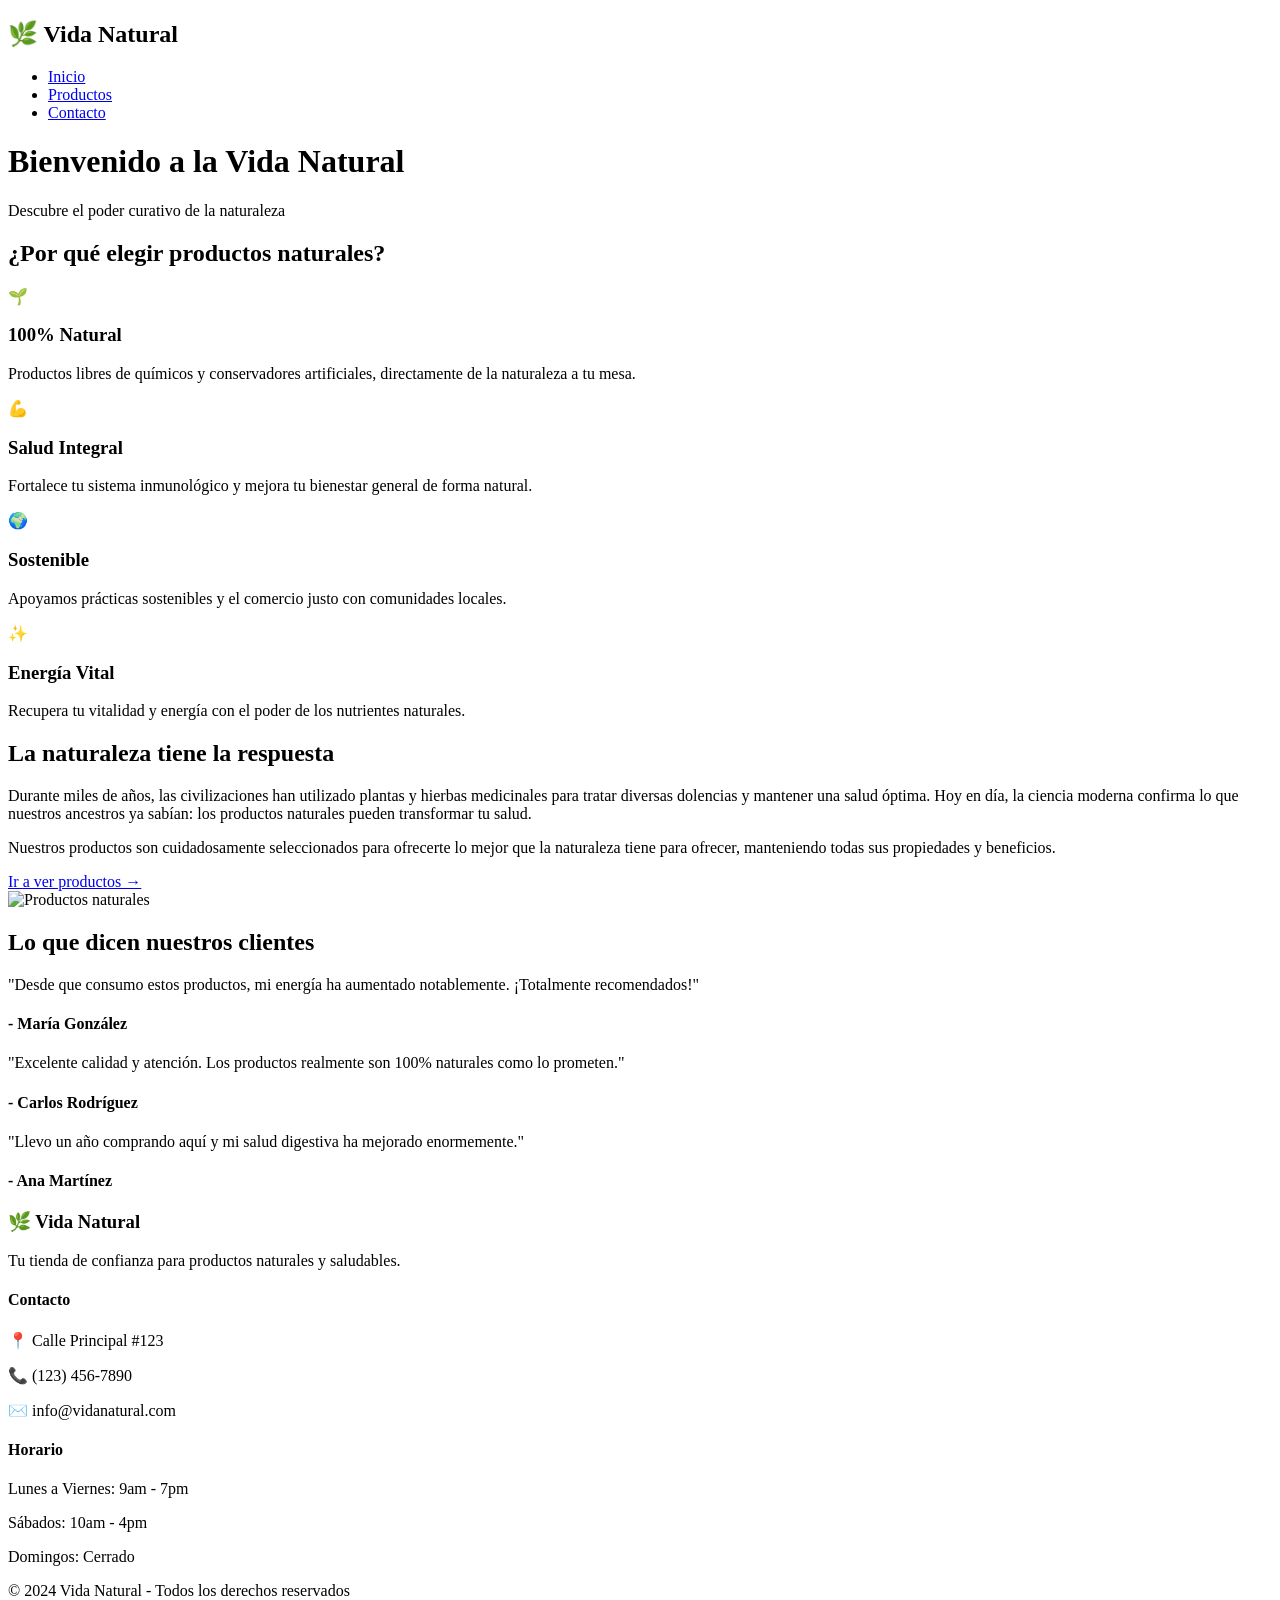
==== index.html @ 2148f9f3 "Create index.html" ====
<!DOCTYPE html>
<html lang="es">
<head>
    <meta charset="UTF-8">
    <meta name="viewport" content="width=device-width, initial-scale=1.0">
    <title>Tienda Naturista - Vida Natural</title>
    <link rel="stylesheet" href="styles.css">
    <link href="https://fonts.googleapis.com/css2?family=Poppins:wght@300;400;600;700&display=swap" rel="stylesheet">
</head>
<body>
    <nav class="navbar">
        <div class="container">
            <div class="logo">
                <h1>🌿 Vida Natural</h1>
            </div>
            <ul class="nav-links">
                <li><a href="index.html" class="active">Inicio</a></li>
                <li><a href="productos.html">Productos</a></li>
                <li><a href="#contacto">Contacto</a></li>
            </ul>
        </div>
    </nav>

    <header class="hero">
        <div class="container">
            <div class="hero-content">
                <h1>Bienvenido a la Vida Natural</h1>
                <p class="subtitle">Descubre el poder curativo de la naturaleza</p>
            </div>
        </div>
    </header>

    <section class="benefits">
        <div class="container">
            <h2 class="section-title">¿Por qué elegir productos naturales?</h2>
            <div class="benefits-grid">
                <div class="benefit-card">
                    <div class="benefit-icon">🌱</div>
                    <h3>100% Natural</h3>
                    <p>Productos libres de químicos y conservadores artificiales, directamente de la naturaleza a tu mesa.</p>
                </div>
                <div class="benefit-card">
                    <div class="benefit-icon">💪</div>
                    <h3>Salud Integral</h3>
                    <p>Fortalece tu sistema inmunológico y mejora tu bienestar general de forma natural.</p>
                </div>
                <div class="benefit-card">
                    <div class="benefit-icon">🌍</div>
                    <h3>Sostenible</h3>
                    <p>Apoyamos prácticas sostenibles y el comercio justo con comunidades locales.</p>
                </div>
                <div class="benefit-card">
                    <div class="benefit-icon">✨</div>
                    <h3>Energía Vital</h3>
                    <p>Recupera tu vitalidad y energía con el poder de los nutrientes naturales.</p>
                </div>
            </div>
        </div>
    </section>

    <section class="info-section">
        <div class="container">
            <div class="info-content">
                <div class="info-text">
                    <h2>La naturaleza tiene la respuesta</h2>
                    <p>Durante miles de años, las civilizaciones han utilizado plantas y hierbas medicinales para tratar diversas dolencias y mantener una salud óptima. Hoy en día, la ciencia moderna confirma lo que nuestros ancestros ya sabían: los productos naturales pueden transformar tu salud.</p>
                    <p>Nuestros productos son cuidadosamente seleccionados para ofrecerte lo mejor que la naturaleza tiene para ofrecer, manteniendo todas sus propiedades y beneficios.</p>
                    <a href="productos.html" class="btn-primary">Ir a ver productos →</a>
                </div>
                <div class="info-image">
                    <img src="https://images.unsplash.com/photo-1544367567-0f2fcb009e0b?ixlib=rb-1.2.1&auto=format&fit=crop&w=500&q=80" alt="Productos naturales">
                </div>
            </div>
        </div>
    </section>

    <section class="testimonials">
        <div class="container">
            <h2 class="section-title">Lo que dicen nuestros clientes</h2>
            <div class="testimonials-grid">
                <div class="testimonial-card">
                    <p>"Desde que consumo estos productos, mi energía ha aumentado notablemente. ¡Totalmente recomendados!"</p>
                    <h4>- María González</h4>
                </div>
                <div class="testimonial-card">
                    <p>"Excelente calidad y atención. Los productos realmente son 100% naturales como lo prometen."</p>
                    <h4>- Carlos Rodríguez</h4>
                </div>
                <div class="testimonial-card">
                    <p>"Llevo un año comprando aquí y mi salud digestiva ha mejorado enormemente."</p>
                    <h4>- Ana Martínez</h4>
                </div>
            </div>
        </div>
    </section>

    <footer id="contacto">
        <div class="container">
            <div class="footer-content">
                <div class="footer-section">
                    <h3>🌿 Vida Natural</h3>
                    <p>Tu tienda de confianza para productos naturales y saludables.</p>
                </div>
                <div class="footer-section">
                    <h4>Contacto</h4>
                    <p>📍 Calle Principal #123</p>
                    <p>📞 (123) 456-7890</p>
                    <p>✉️ info@vidanatural.com</p>
                </div>
                <div class="footer-section">
                    <h4>Horario</h4>
                    <p>Lunes a Viernes: 9am - 7pm</p>
                    <p>Sábados: 10am - 4pm</p>
                    <p>Domingos: Cerrado</p>
                </div>
            </div>
            <div class="footer-bottom">
                <p>&copy; 2024 Vida Natural - Todos los derechos reservados</p>
            </div>
        </div>
    </footer>
</body>
</html>
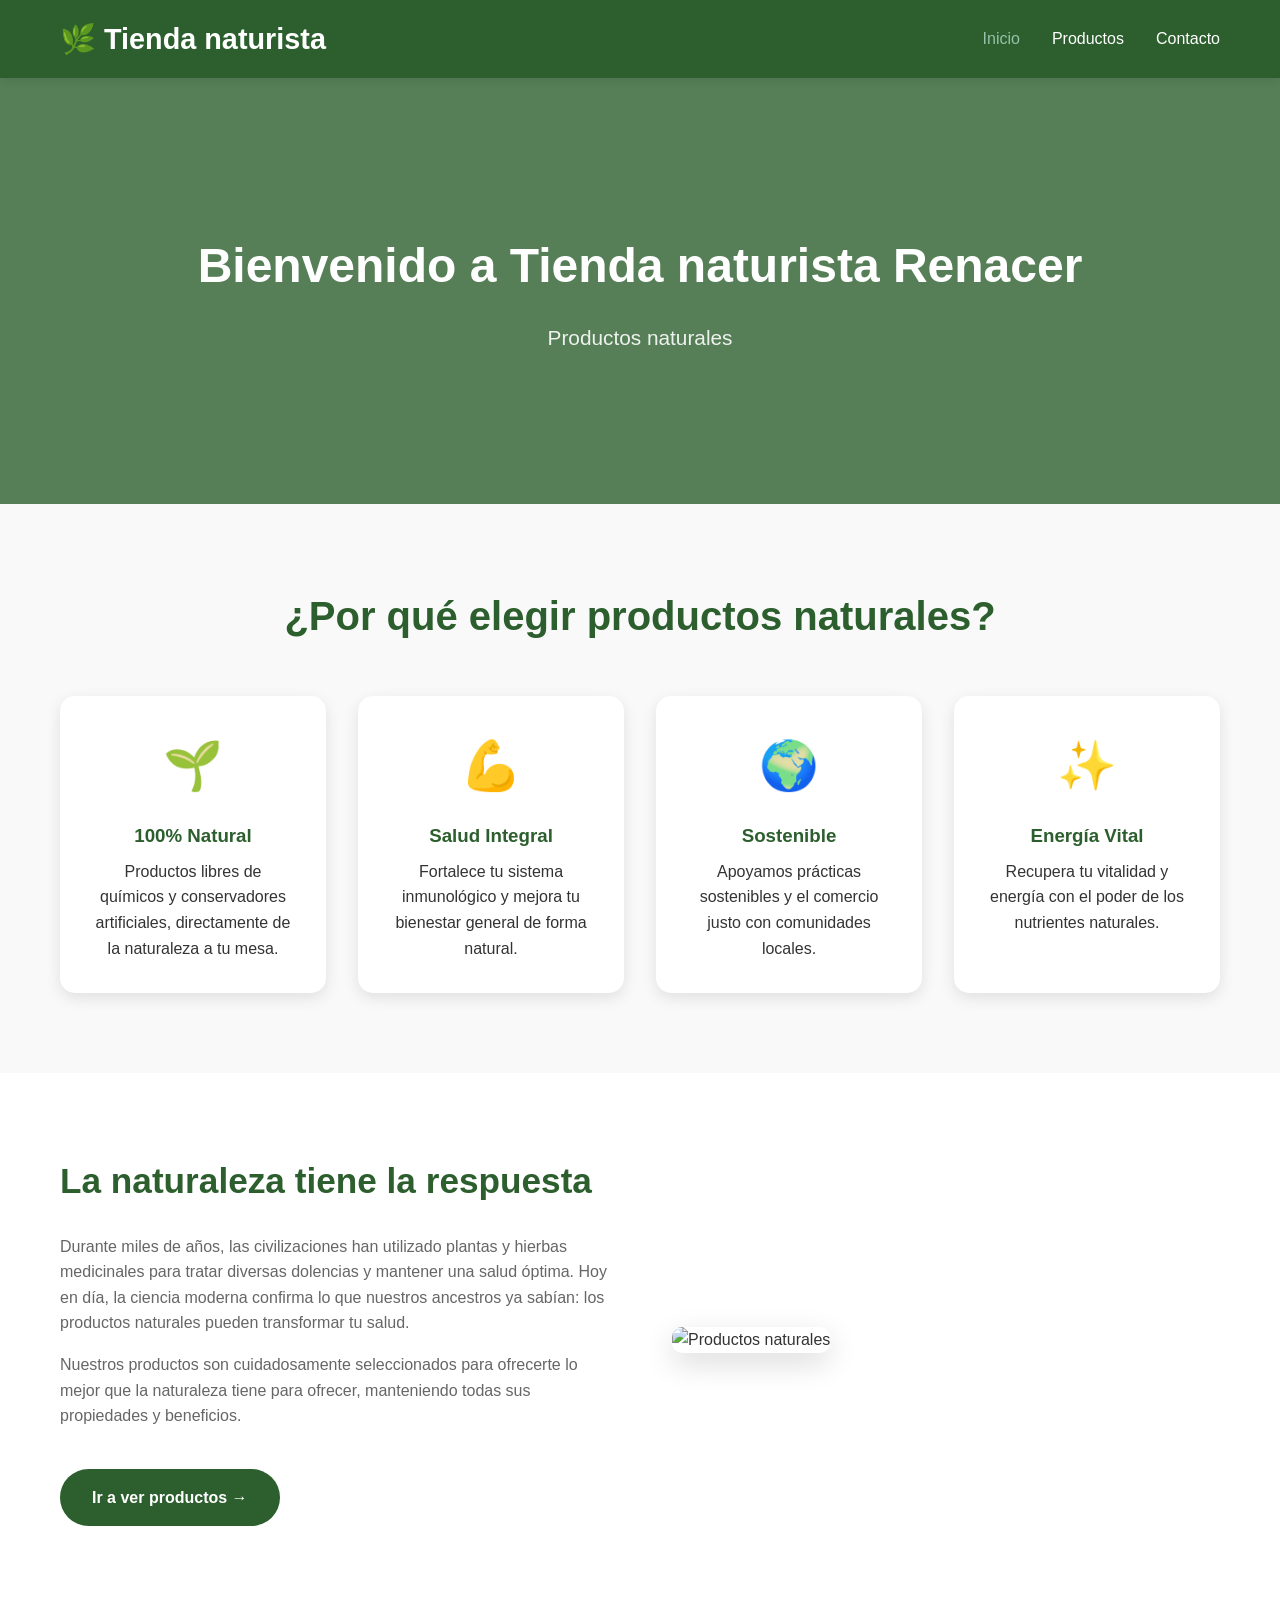
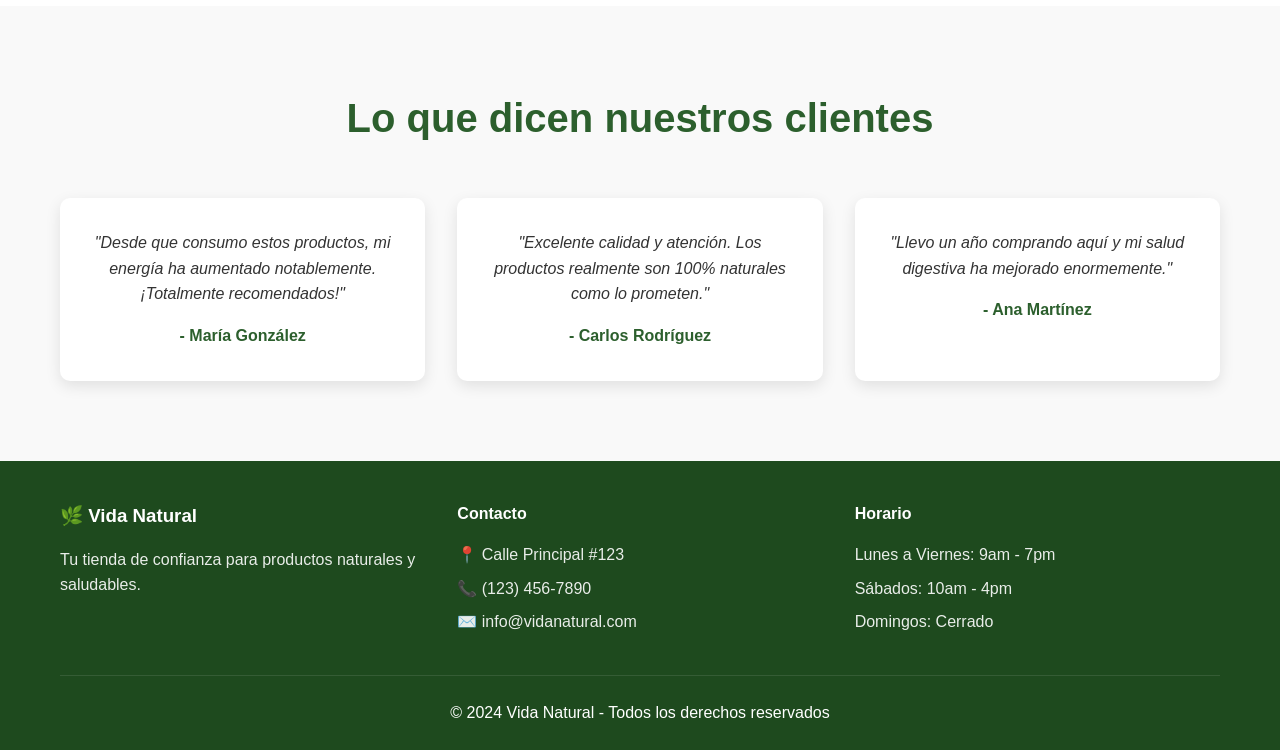
==== commit 994f8fc4: "Update index.html" ====
--- a/index.html
+++ b/index.html
@@ -11,7 +11,7 @@
     <nav class="navbar">
         <div class="container">
             <div class="logo">
-                <h1>🌿 Vida Natural</h1>
+                <h1>🌿 Tienda naturista</h1>
             </div>
             <ul class="nav-links">
                 <li><a href="index.html" class="active">Inicio</a></li>
@@ -24,8 +24,8 @@
     <header class="hero">
         <div class="container">
             <div class="hero-content">
-                <h1>Bienvenido a la Vida Natural</h1>
-                <p class="subtitle">Descubre el poder curativo de la naturaleza</p>
+                <h1>Bienvenido a Tienda naturista Renacer</h1>
+                <p class="subtitle">Productos naturales</p>
             </div>
         </div>
     </header>
--- a/styles.css
+++ b/styles.css
@@ -0,0 +1,388 @@
+* {
+    margin: 0;
+    padding: 0;
+    box-sizing: border-box;
+}
+
+body {
+    font-family: 'Poppins', sans-serif;
+    line-height: 1.6;
+    color: #333;
+}
+
+.container {
+    max-width: 1200px;
+    margin: 0 auto;
+    padding: 0 20px;
+}
+
+/* Navbar */
+.navbar {
+    background: #2c5f2d;
+    color: white;
+    padding: 1rem 0;
+    position: sticky;
+    top: 0;
+    z-index: 100;
+    box-shadow: 0 2px 10px rgba(0,0,0,0.1);
+}
+
+.navbar .container {
+    display: flex;
+    justify-content: space-between;
+    align-items: center;
+}
+
+.logo h1 {
+    font-size: 1.8rem;
+    font-weight: 700;
+}
+
+.nav-links {
+    display: flex;
+    list-style: none;
+    gap: 2rem;
+}
+
+.nav-links a {
+    color: white;
+    text-decoration: none;
+    font-weight: 500;
+    transition: color 0.3s;
+}
+
+.nav-links a:hover,
+.nav-links a.active {
+    color: #97c1a9;
+}
+
+/* Hero Section */
+.hero {
+    background: linear-gradient(rgba(44, 95, 45, 0.8), rgba(44, 95, 45, 0.8)),
+                url('https://images.unsplash.com/photo-1544367567-0f2fcb009e0b?ixlib=rb-1.2.1&auto=format&fit=crop&w=1350&q=80');
+    background-size: cover;
+    background-position: center;
+    color: white;
+    text-align: center;
+    padding: 150px 0;
+}
+
+.hero-content h1 {
+    font-size: 3rem;
+    margin-bottom: 1rem;
+    animation: fadeInUp 1s ease;
+}
+
+.subtitle {
+    font-size: 1.3rem;
+    opacity: 0.9;
+}
+
+/* Benefits Section */
+.benefits {
+    padding: 80px 0;
+    background: #f9f9f9;
+}
+
+.section-title {
+    text-align: center;
+    font-size: 2.5rem;
+    margin-bottom: 3rem;
+    color: #2c5f2d;
+}
+
+.benefits-grid {
+    display: grid;
+    grid-template-columns: repeat(auto-fit, minmax(250px, 1fr));
+    gap: 2rem;
+}
+
+.benefit-card {
+    text-align: center;
+    padding: 2rem;
+    background: white;
+    border-radius: 15px;
+    box-shadow: 0 5px 15px rgba(0,0,0,0.1);
+    transition: transform 0.3s;
+}
+
+.benefit-card:hover {
+    transform: translateY(-10px);
+}
+
+.benefit-icon {
+    font-size: 3rem;
+    margin-bottom: 1rem;
+}
+
+.benefit-card h3 {
+    color: #2c5f2d;
+    margin-bottom: 0.5rem;
+}
+
+/* Info Section */
+.info-section {
+    padding: 80px 0;
+}
+
+.info-content {
+    display: grid;
+    grid-template-columns: 1fr 1fr;
+    gap: 4rem;
+    align-items: center;
+}
+
+.info-text h2 {
+    font-size: 2.2rem;
+    color: #2c5f2d;
+    margin-bottom: 1.5rem;
+}
+
+.info-text p {
+    margin-bottom: 1rem;
+    color: #666;
+}
+
+.info-image img {
+    width: 100%;
+    border-radius: 10px;
+    box-shadow: 0 10px 30px rgba(0,0,0,0.15);
+}
+
+.btn-primary {
+    display: inline-block;
+    background: #2c5f2d;
+    color: white;
+    padding: 1rem 2rem;
+    border-radius: 30px;
+    text-decoration: none;
+    margin-top: 1.5rem;
+    font-weight: 600;
+    transition: background 0.3s, transform 0.3s;
+}
+
+.btn-primary:hover {
+    background: #1e4a1e;
+    transform: translateX(10px);
+}
+
+/* Testimonials */
+.testimonials {
+    padding: 80px 0;
+    background: #f9f9f9;
+}
+
+.testimonials-grid {
+    display: grid;
+    grid-template-columns: repeat(auto-fit, minmax(300px, 1fr));
+    gap: 2rem;
+}
+
+.testimonial-card {
+    background: white;
+    padding: 2rem;
+    border-radius: 10px;
+    box-shadow: 0 5px 15px rgba(0,0,0,0.1);
+    text-align: center;
+}
+
+.testimonial-card p {
+    font-style: italic;
+    margin-bottom: 1rem;
+}
+
+.testimonial-card h4 {
+    color: #2c5f2d;
+}
+
+/* Products Page Styles */
+.products-header {
+    background: linear-gradient(rgba(44, 95, 45, 0.9), rgba(44, 95, 45, 0.9)),
+                url('https://images.unsplash.com/photo-1544367567-0f2fcb009e0b?ixlib=rb-1.2.1&auto=format&fit=crop&w=1350&q=80');
+    color: white;
+    text-align: center;
+    padding: 80px 0;
+}
+
+.products-header h1 {
+    font-size: 2.5rem;
+    margin-bottom: 1rem;
+}
+
+.filters {
+    padding: 30px 0;
+    background: #f9f9f9;
+}
+
+.filter-buttons {
+    display: flex;
+    justify-content: center;
+    gap: 1rem;
+    flex-wrap: wrap;
+}
+
+.filter-btn {
+    padding: 0.5rem 1.5rem;
+    border: 2px solid #2c5f2d;
+    background: transparent;
+    color: #2c5f2d;
+    border-radius: 25px;
+    cursor: pointer;
+    font-weight: 600;
+    transition: all 0.3s;
+}
+
+.filter-btn:hover,
+.filter-btn.active {
+    background: #2c5f2d;
+    color: white;
+}
+
+.products-grid-section {
+    padding: 60px 0;
+}
+
+.products-grid {
+    display: grid;
+    grid-template-columns: repeat(auto-fill, minmax(280px, 1fr));
+    gap: 2rem;
+}
+
+.product-card {
+    background: white;
+    border-radius: 10px;
+    overflow: hidden;
+    box-shadow: 0 5px 15px rgba(0,0,0,0.1);
+    transition: transform 0.3s;
+}
+
+.product-card:hover {
+    transform: translateY(-5px);
+    box-shadow: 0 8px 25px rgba(0,0,0,0.15);
+}
+
+.product-icon {
+    font-size: 4rem;
+    text-align: center;
+    padding: 2rem;
+    background: linear-gradient(135deg, #97c1a9, #2c5f2d);
+    color: white;
+}
+
+.product-info {
+    padding: 1.5rem;
+}
+
+.product-info h3 {
+    color: #2c5f2d;
+    margin-bottom: 0.5rem;
+    font-size: 1.2rem;
+}
+
+.product-description {
+    color: #666;
+    font-size: 0.9rem;
+    margin-bottom: 0.5rem;
+}
+
+.product-price {
+    font-size: 1.3rem;
+    font-weight: 700;
+    color: #2c5f2d;
+    margin: 0.5rem 0;
+}
+
+.btn-add {
+    background: #2c5f2d;
+    color: white;
+    border: none;
+    padding: 0.8rem;
+    border-radius: 5px;
+    cursor: pointer;
+    width: 100%;
+    font-weight: 600;
+    transition: background 0.3s;
+}
+
+.btn-add:hover {
+    background: #1e4a1e;
+}
+
+/* Footer */
+footer {
+    background: #1e4a1e;
+    color: white;
+    padding: 40px 0 0;
+}
+
+.footer-content {
+    display: grid;
+    grid-template-columns: repeat(auto-fit, minmax(250px, 1fr));
+    gap: 2rem;
+    margin-bottom: 2rem;
+}
+
+.footer-section h3,
+.footer-section h4 {
+    margin-bottom: 1rem;
+}
+
+.footer-section p {
+    margin-bottom: 0.5rem;
+    opacity: 0.9;
+}
+
+.footer-bottom {
+    text-align: center;
+    padding: 1.5rem 0;
+    border-top: 1px solid rgba(255,255,255,0.1);
+}
+
+/* Animations */
+@keyframes fadeInUp {
+    from {
+        opacity: 0;
+        transform: translateY(30px);
+    }
+    to {
+        opacity: 1;
+        transform: translateY(0);
+    }
+}
+
+/* Responsive Design */
+@media (max-width: 768px) {
+    .navbar .container {
+        flex-direction: column;
+        gap: 1rem;
+    }
+    
+    .nav-links {
+        gap: 1rem;
+    }
+    
+    .hero-content h1 {
+        font-size: 2rem;
+    }
+    
+    .info-content {
+        grid-template-columns: 1fr;
+    }
+    
+    .info-text {
+        text-align: center;
+    }
+    
+    .filter-buttons {
+        flex-direction: column;
+        align-items: center;
+    }
+    
+    .filter-btn {
+        width: 80%;
+    }
+    
+    .section-title {
+        font-size: 2rem;
+    }
+}
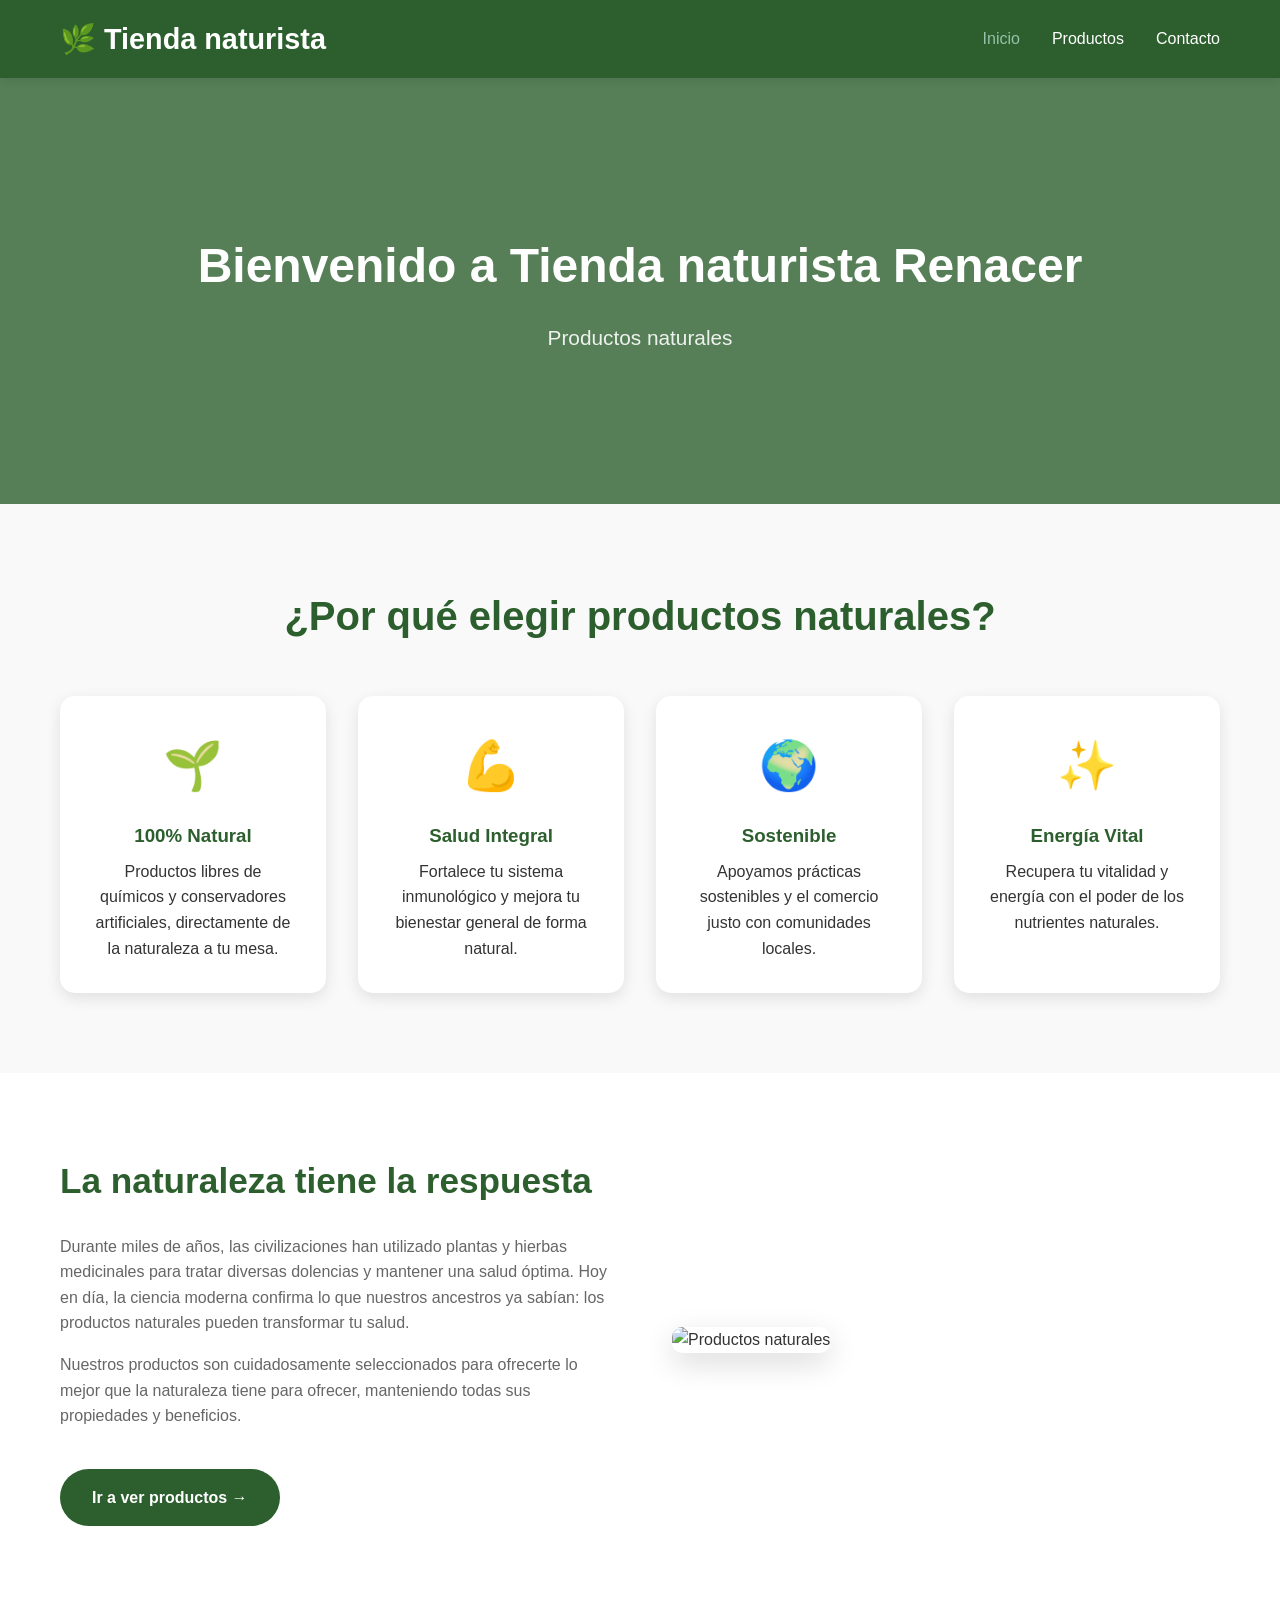
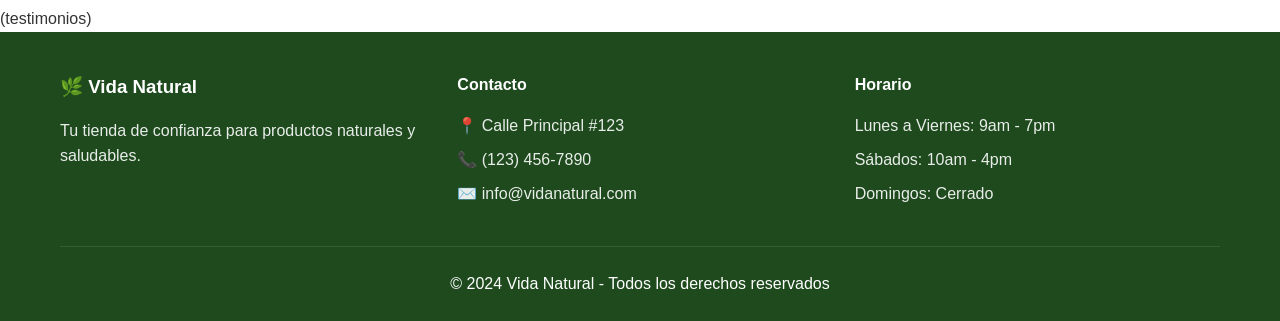
==== commit 7e7d6967: "Update index.html" ====
--- a/index.html
+++ b/index.html
@@ -74,25 +74,7 @@
         </div>
     </section>
 
-    <section class="testimonials">
-        <div class="container">
-            <h2 class="section-title">Lo que dicen nuestros clientes</h2>
-            <div class="testimonials-grid">
-                <div class="testimonial-card">
-                    <p>"Desde que consumo estos productos, mi energía ha aumentado notablemente. ¡Totalmente recomendados!"</p>
-                    <h4>- María González</h4>
-                </div>
-                <div class="testimonial-card">
-                    <p>"Excelente calidad y atención. Los productos realmente son 100% naturales como lo prometen."</p>
-                    <h4>- Carlos Rodríguez</h4>
-                </div>
-                <div class="testimonial-card">
-                    <p>"Llevo un año comprando aquí y mi salud digestiva ha mejorado enormemente."</p>
-                    <h4>- Ana Martínez</h4>
-                </div>
-            </div>
-        </div>
-    </section>
+   (testimonios)
 
     <footer id="contacto">
         <div class="container">
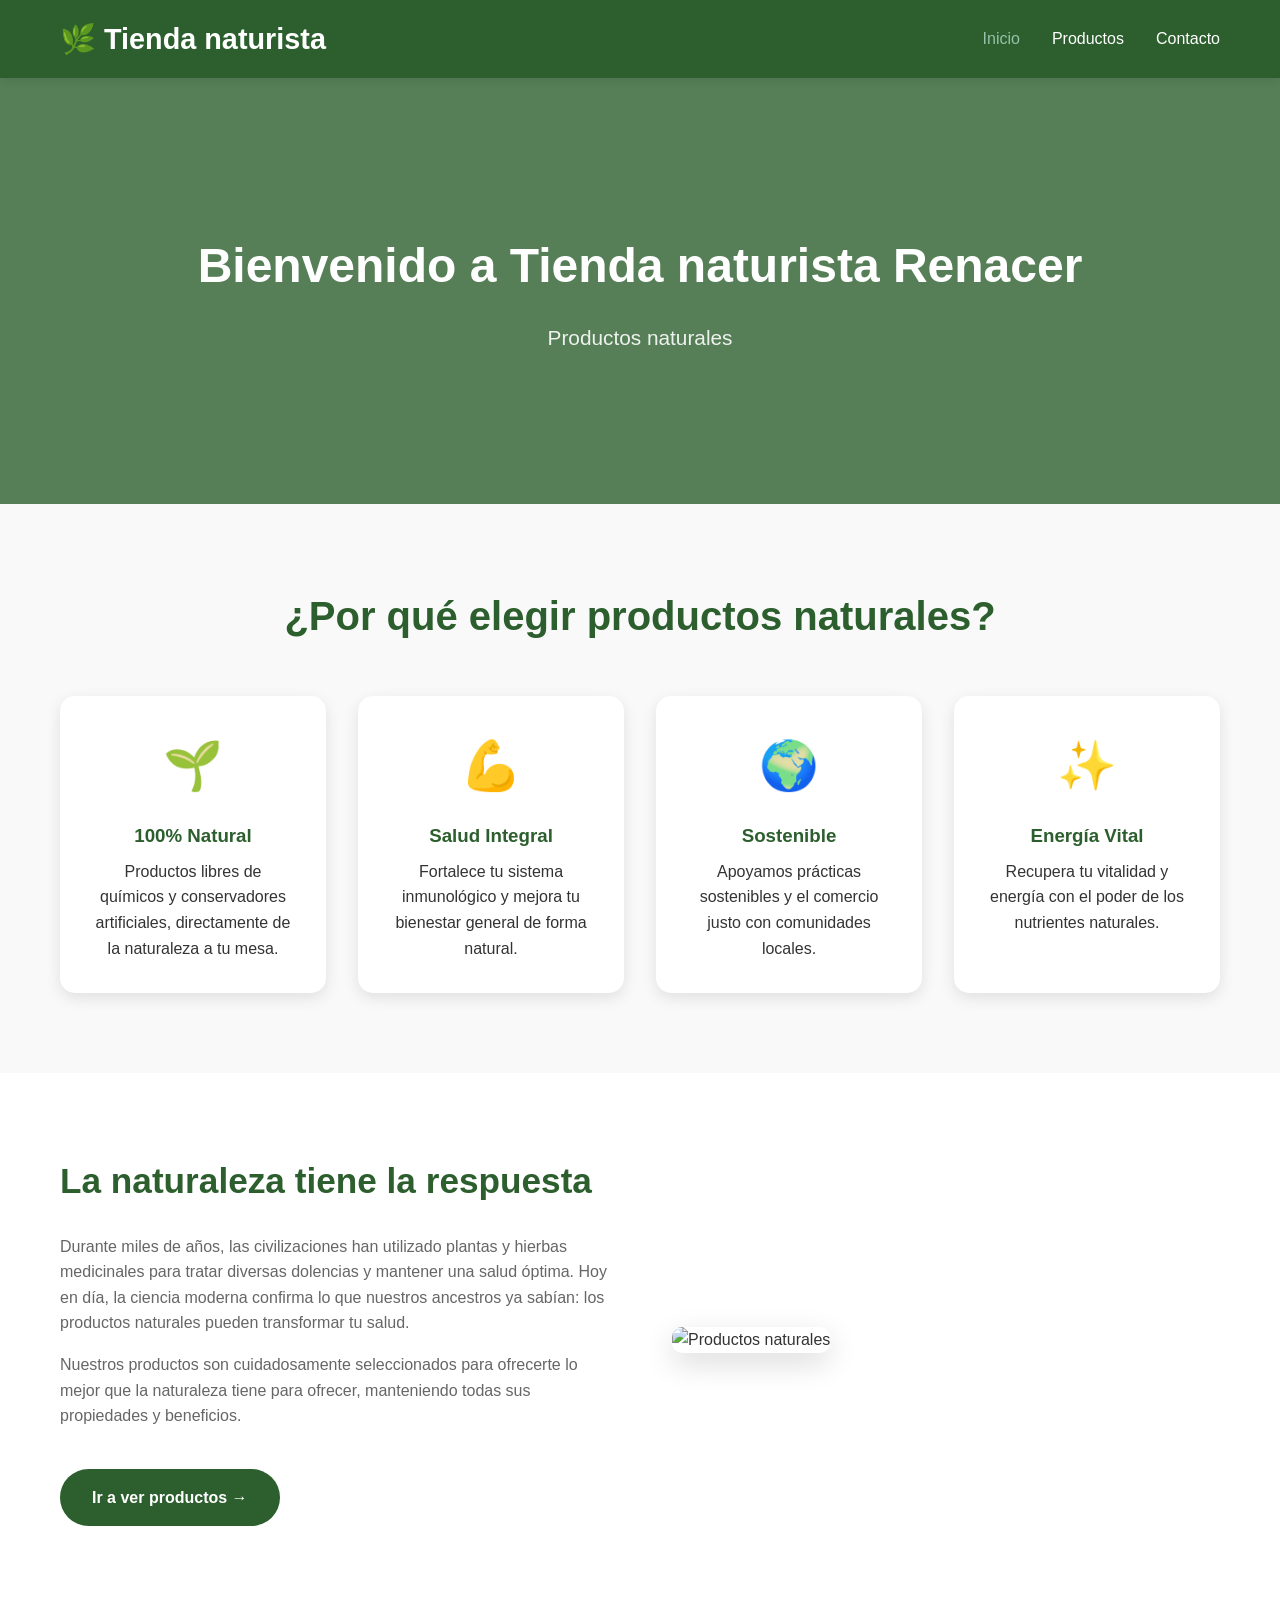
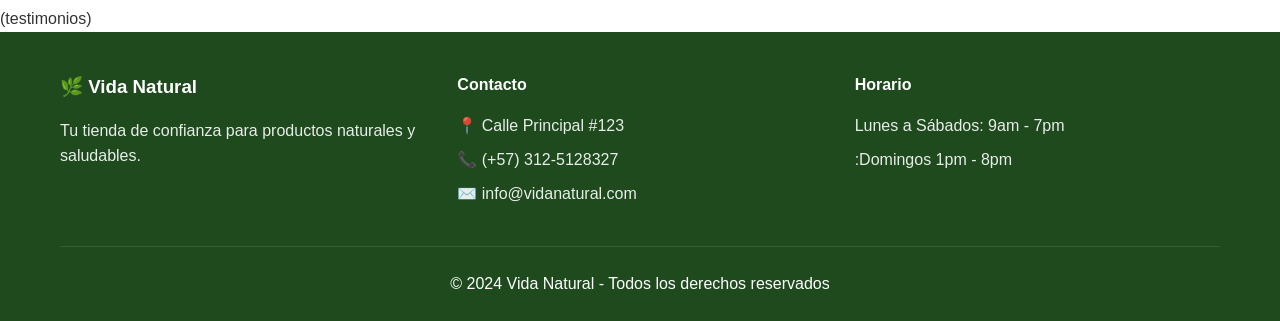
==== commit cffbb0db: "Update index.html" ====
--- a/index.html
+++ b/index.html
@@ -86,14 +86,13 @@
                 <div class="footer-section">
                     <h4>Contacto</h4>
                     <p>📍 Calle Principal #123</p>
-                    <p>📞 (123) 456-7890</p>
+                    <p>📞 (+57) 312-5128327</p>
                     <p>✉️ info@vidanatural.com</p>
                 </div>
                 <div class="footer-section">
                     <h4>Horario</h4>
-                    <p>Lunes a Viernes: 9am - 7pm</p>
-                    <p>Sábados: 10am - 4pm</p>
-                    <p>Domingos: Cerrado</p>
+                    <p>Lunes a Sábados: 9am - 7pm</p>
+                    <p>:Domingos 1pm - 8pm</p>
                 </div>
             </div>
             <div class="footer-bottom">
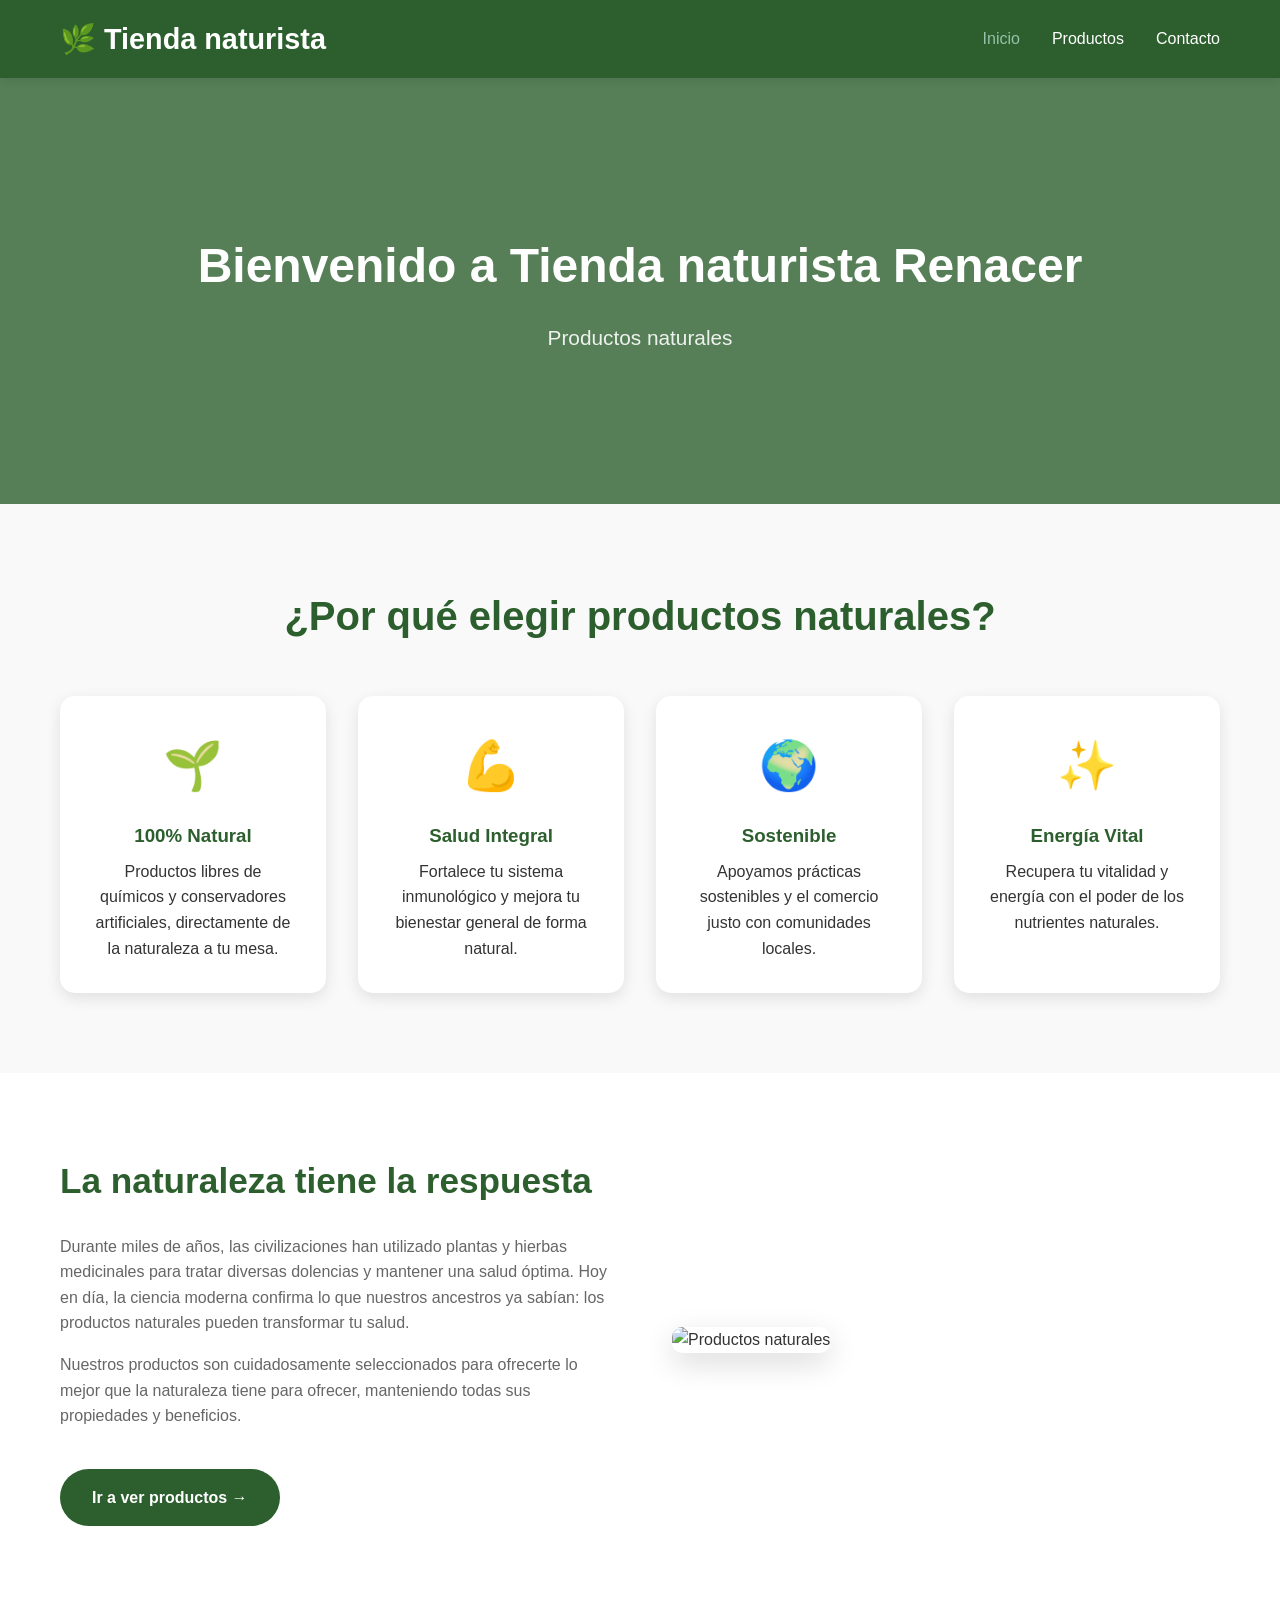
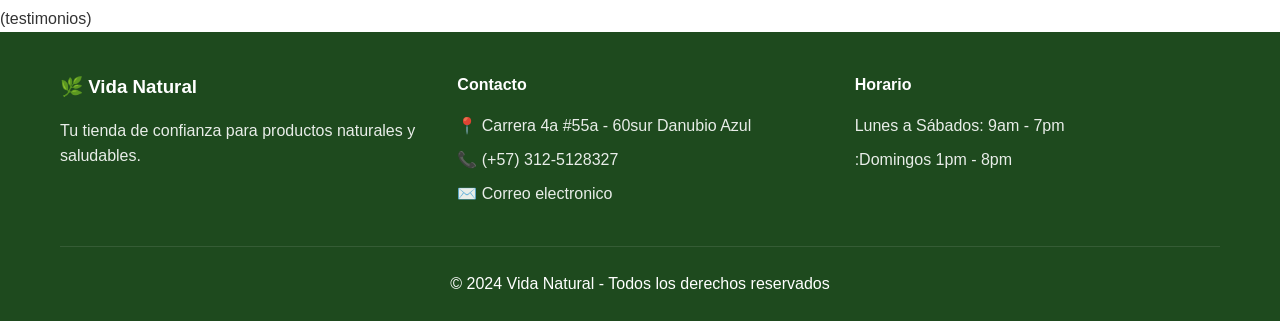
==== commit b394aa40: "Update index.html" ====
--- a/index.html
+++ b/index.html
@@ -85,9 +85,9 @@
                 </div>
                 <div class="footer-section">
                     <h4>Contacto</h4>
-                    <p>📍 Calle Principal #123</p>
+                    <p>📍 Carrera 4a #55a - 60sur Danubio Azul</p>
                     <p>📞 (+57) 312-5128327</p>
-                    <p>✉️ info@vidanatural.com</p>
+                    <p>✉️ Correo electronico</p>
                 </div>
                 <div class="footer-section">
                     <h4>Horario</h4>
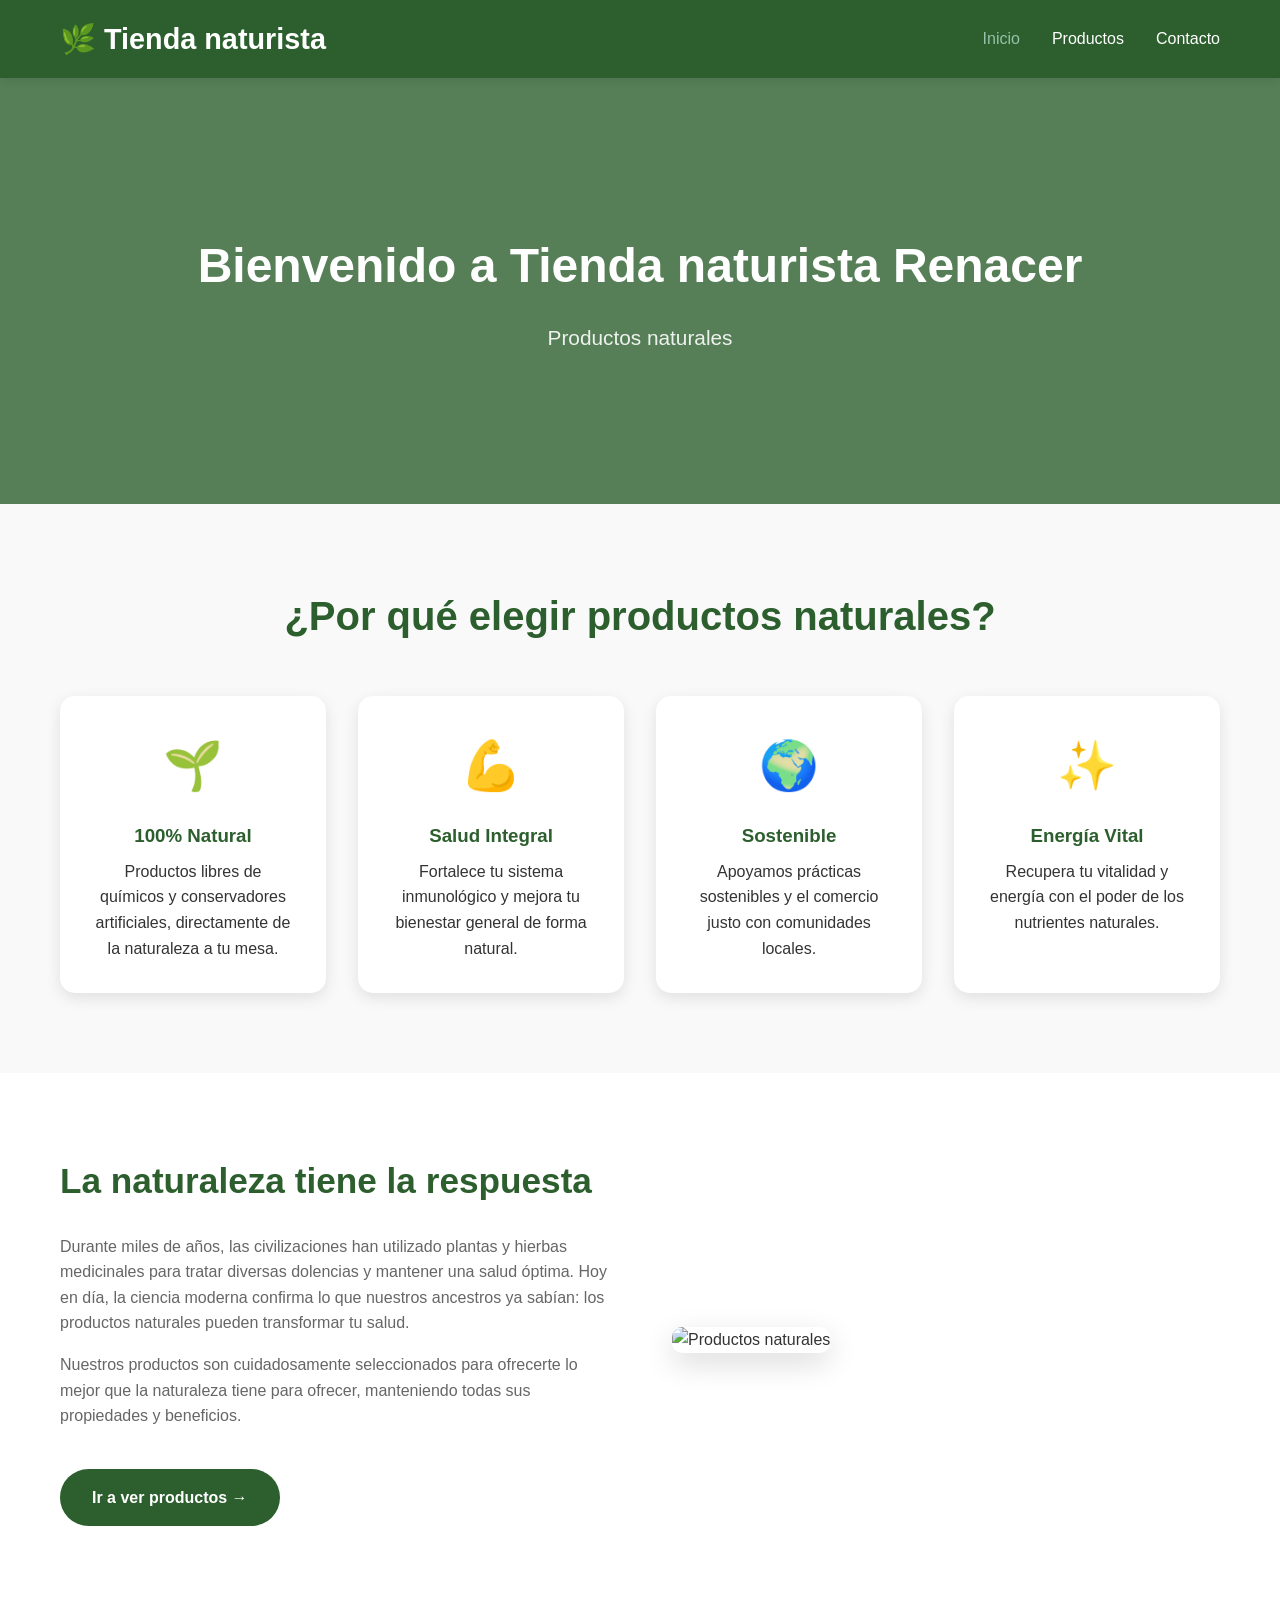
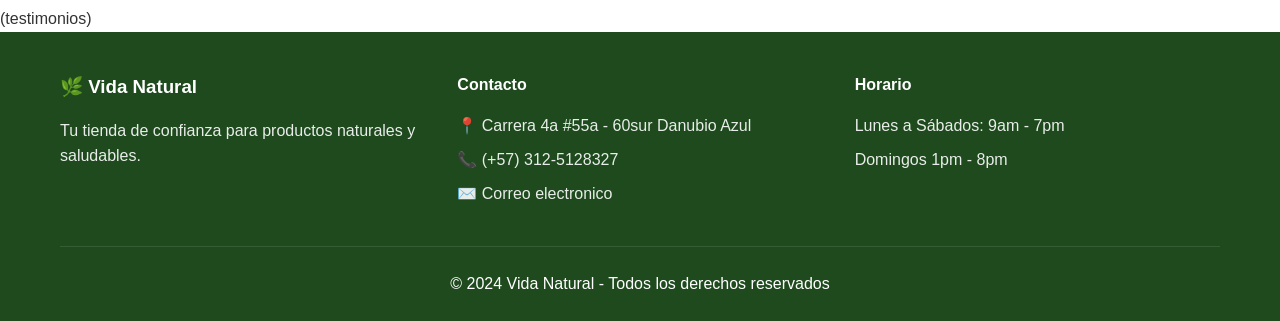
==== commit 4e762684: "Update index.html" ====
--- a/index.html
+++ b/index.html
@@ -92,7 +92,7 @@
                 <div class="footer-section">
                     <h4>Horario</h4>
                     <p>Lunes a Sábados: 9am - 7pm</p>
-                    <p>:Domingos 1pm - 8pm</p>
+                    <p>Domingos 1pm - 8pm</p>
                 </div>
             </div>
             <div class="footer-bottom">
